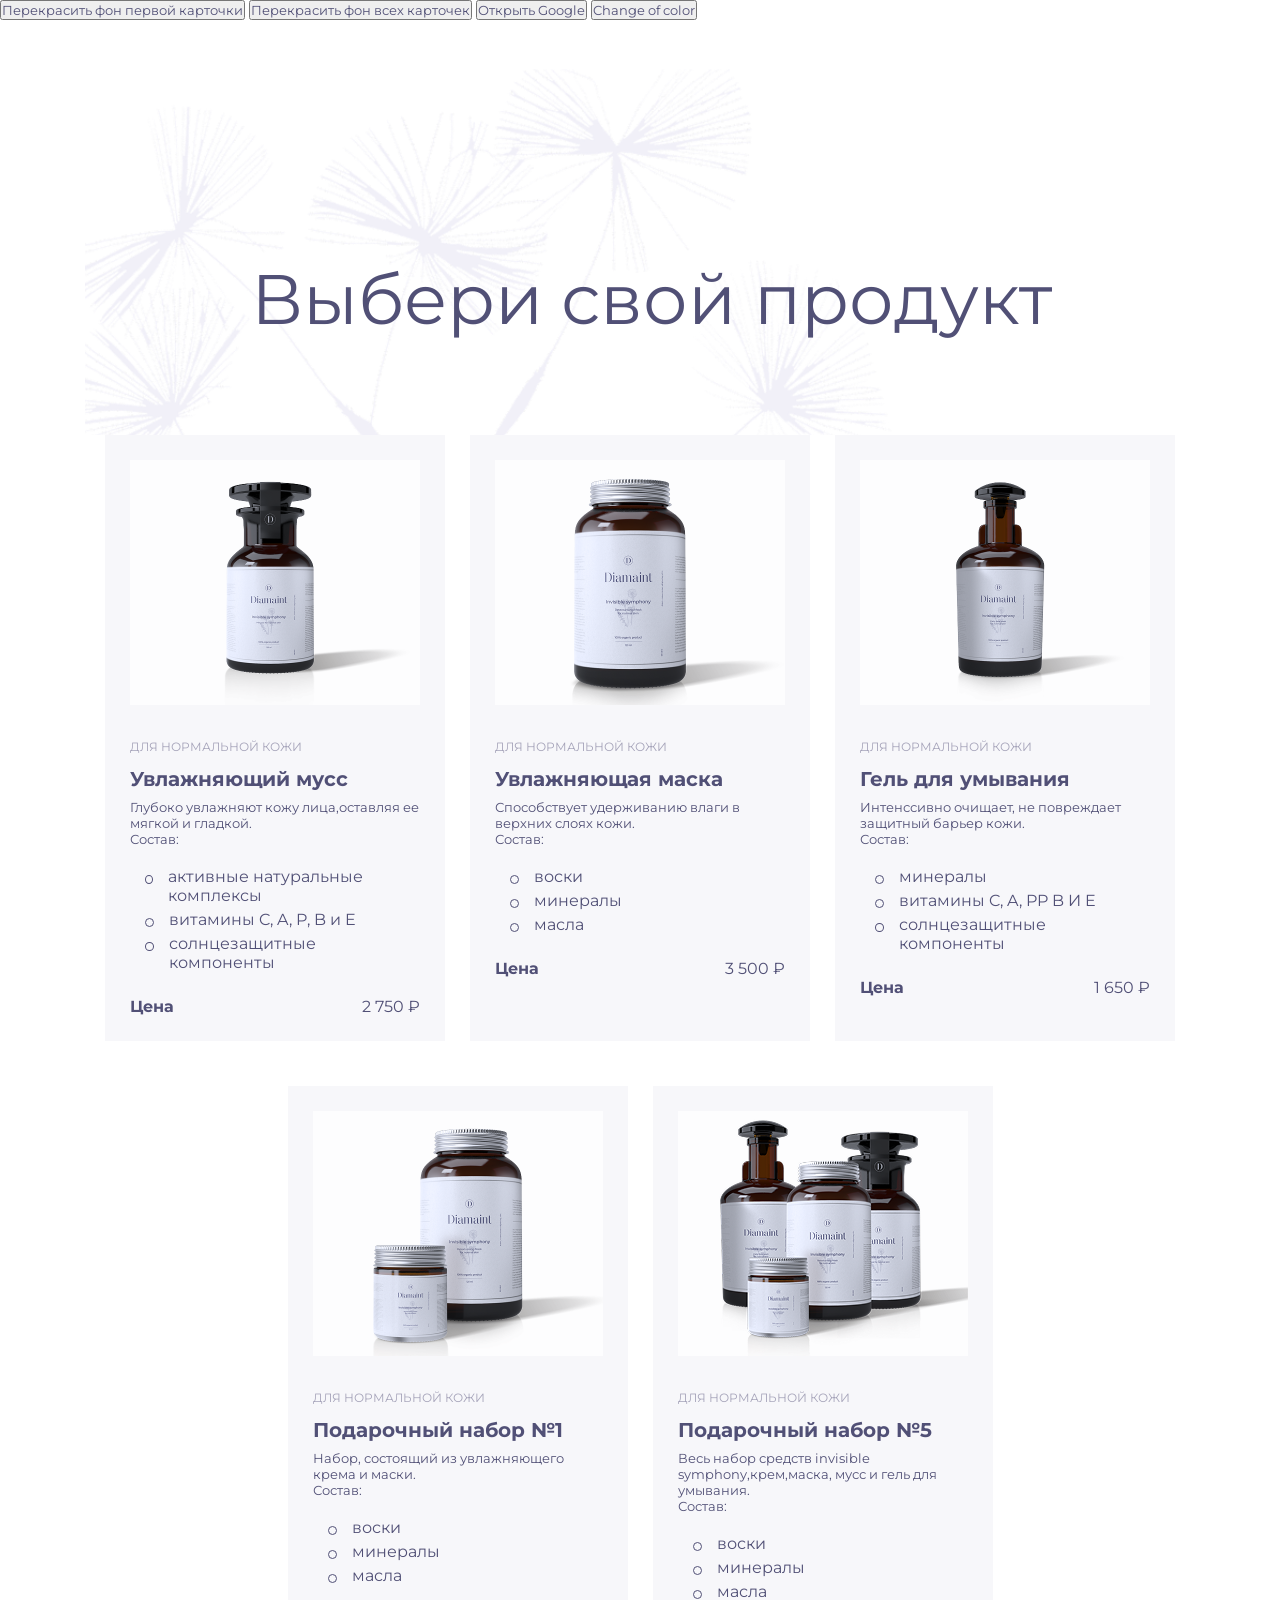
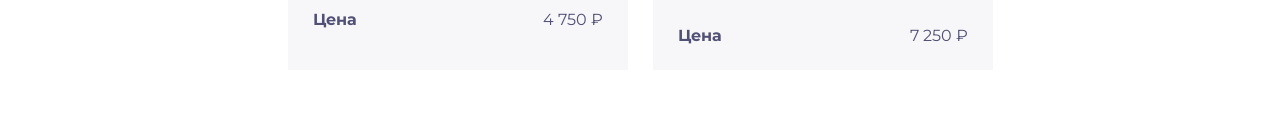
==== index.html @ e5509ea2 "Homework-5: Fix error" ====
<!DOCTYPE html>
<html lang="en">

<head>
  <meta charset="UTF-8">
  <meta name="viewport" content="width=device-width, initial-scale=1.0">
  <link rel="stylesheet" href="style.css">
  <link rel="preconnect" href="https://fonts.googleapis.com">
  <link rel="preconnect" href="https://fonts.gstatic.com" crossorigin>
  <link href="https://fonts.googleapis.com/css2?family=Montserrat:ital,wght@0,100..900;1,100..900&display=swap"
    rel="stylesheet">
  <title>Product card</title>
</head>

<body style="font-family: Montserrat;">
  <button id="recolor-the-first-card">Перекрасить фон первой карточки</button>
  <button id="recolor-all-card-button">Перекрасить фон всех карточек</button>
  <button id="open-google-button">Открыть Google</button>
  <button id="toggle-btn" class="toggle-button">Change of color</button>
  <div class="container">
    <div class="hero-wrapper">
      <h1 class="hero-wrapper-text" id="main-title">Выбери свой продукт</h1>
    </div>
    <div class="product-card-wrapper">
      <div class="product-card">
        <img src="images/moisturizing-mousse.png" alt="Увлажняющий мусс"
          class="product-card__img">
        <p class="product-card__for-skin">для нормальной кожи</p>
        <h2 class="product-card__title">Увлажняющий мусс</h2>
        <p class="product-card__description">Глубоко увлажняют кожу лица,оставляя ее мягкой и гладкой.</p>
        <span class="product-card__text">Состав:</span>
        <ul class="product-card__composition">
          <li class="product-card__item">активные натуральные комплексы</li>
          <li class="product-card__item">витамины C, A, P, B и E</li>
          <li class="product-card__item">солнцезащитные компоненты</li>
        </ul>
        <div class="product-card__price-wrapper">
          <span class="product-card__price-text">Цена</span>
          <span class="product-card__price">2 750 &#8381</span>
        </div>
      </div>
      <div class="product-card">
        <img src="images/moisturizing.png" alt="Увлажняющая маска"
          class="product-card__img">
        <p class="product-card__for-skin">для нормальной кожи</p>
        <h2 class="product-card__title">Увлажняющая маска</h2>
        <p class="product-card__description">Способствует удерживанию влаги в верхних слоях кожи.</p>
        <span class="product-card__text">Состав:</span>
        <ul class="product-card__composition">
          <li class="product-card__item">воски</li>
          <li class="product-card__item">минералы</li>
          <li class="product-card__item">масла</li>
        </ul>
        <div class="product-card__price-wrapper">
          <span class="product-card__price-text">Цена</span>
          <span class="product-card__price">3 500 &#8381</span>
        </div>
      </div>
      <div class="product-card">
        <img src="images/cleansing-gel.png" alt="Гель для умывания"
          class="product-card__img">
        <p class="product-card__for-skin">для нормальной кожи</p>
        <h2 class="product-card__title">Гель для умывания</h2>
        <p class="product-card__description">Интенссивно очищает, не повреждает защитный барьер кожи.</p>
        <span class="product-card__text">Состав:</span>
        <ul class="product-card__composition">
          <li class="product-card__item">минералы</li>
          <li class="product-card__item">витамины C, A, PP B И E</li>
          <li class="product-card__item">солнцезащитные компоненты</li>
        </ul>
        <div class="product-card__price-wrapper">
          <span class="product-card__price-text">Цена</span>
          <span class="product-card__price">1 650 &#8381</span>
        </div>
      </div>
      <div class="product-card">
        <img src="images/gift-set-one.png" alt="Подарочный набор" 
          class="product-card__img">
        <p class="product-card__for-skin">для нормальной кожи</p>
        <h2 class="product-card__title">Подарочный набор №1</h2>
        <p class="product-card__description">Набор, состоящий из увлажняющего крема и маски.</p>
        <span class="product-card__text">Состав:</span>
        <ul class="product-card__composition">
          <li class="product-card__item">воски</li>
          <li class="product-card__item">минералы</li>
          <li class="product-card__item">масла</li>
        </ul>
        <div class="product-card__price-wrapper">
          <span class="product-card__price-text">Цена</span>
          <span class="product-card__price">4 750 &#8381</span>
        </div>
      </div>
      <div class="product-card">
        <img src="images/gift_set_five.png" alt="Подарочный набор" 
          class="product-card__img">
        <p class="product-card__for-skin">для нормальной кожи</p>
        <h2 class="product-card__title">Подарочный набор №5</h2>
        <p class="product-card__description">Весь набор средств invisible symphony,крем,маска, мусс и гель для умывания.
        </p>
        <span class="product-card__text">Состав:</span>
        <ul class="product-card__composition">
          <li class="product-card__item">воски</li>
          <li class="product-card__item">минералы</li>
          <li class="product-card__item">масла</li>
        </ul>
        <div class="product-card__price-wrapper">
          <span class="product-card__price-text">Цена</span>
          <span class="product-card__price">7 250 &#8381</span>
        </div>
      </div>
    </div>
  </div>
  <script src="homework-5.js"></script>
</body>

</html>
---- style.css ----
* {
  margin: 0;
  padding: 0;
  box-sizing: border-box;
  font-family: 'Montserrat', sans-serif;
  color: #515076;
}

ul {
  list-style-type: none;
}

.container {
  width: 1280px;
  margin: 0 auto;
  padding-left: 85px;
  padding-right: 85px;
  text-align: center;
}

.hero-wrapper {
  background-image: url('/images/bg-dandelions.png');
  background-size: cover;
  width: 846px;
  height: 697px;
  position: relative;
}

.hero-wrapper-text {
  font-weight: 400;
  color: #515076;
  position: absolute;
  font-size: 70px;
  width: 100%;
  top: 40%;
  left: 67%;
  transform: translate(-50%, -50%);
  z-index: 2;
}

.product-card-wrapper {
  width: 1110px;
  display: flex;
  flex-wrap: wrap;
  justify-content: center;
  margin-bottom: 116px;
  position: absolute;
  top: 435px;
  background-color: #FFFFFF;
  gap: 0px 25px;
}

.product-card {
  width: 340px;
  background-color: #F7F7FA;
  margin-bottom: 45px;
  padding: 25px;
  display: flex;
  flex-direction: column;
  align-items: flex-start;
  text-align: start;
}

.product-card__img {
  width: 290px;
  height: 245px;
}

.product-card__for-skin {
  font-weight: 400;
  font-size: 12px;
  line-height: 24px;
  text-transform: uppercase;
  color: #A5A3B9;
  margin-top: 30px;
}

.product-card__title {
  font-weight: 700;
  line-height: 20px;
  font-size: 20px;
  color: #515076;
  margin-top: 10px;
}

.product-card__description {
  margin-top: 10px;
  color: #515076;
  font-size: 13px;
}

.product-card__composition {
  margin-top: 15px;
}

.product-card__text {
  color: #515076;
  font-size: 13px;
}

.product-card__item {
  margin-left: 15px;
  display: flex;
  margin-top: 5px;
}

.product-card__item::before {
  width: 7px;
  height: 7px;
  content: '';
  border: 1px solid #515076;
  border-radius: 50%;
  display: block;
  margin-right: 15px;
  margin-top: 8px;
}

.product-card__price-wrapper {
  margin-top: 25px;
  display: flex;
  justify-content: space-between;
  align-items: center;
  width: 100%;
}

.product-card__price-text {
  font-weight: 700;
}

.switch-color {
  color: red;
  background-color: blueviolet;
}
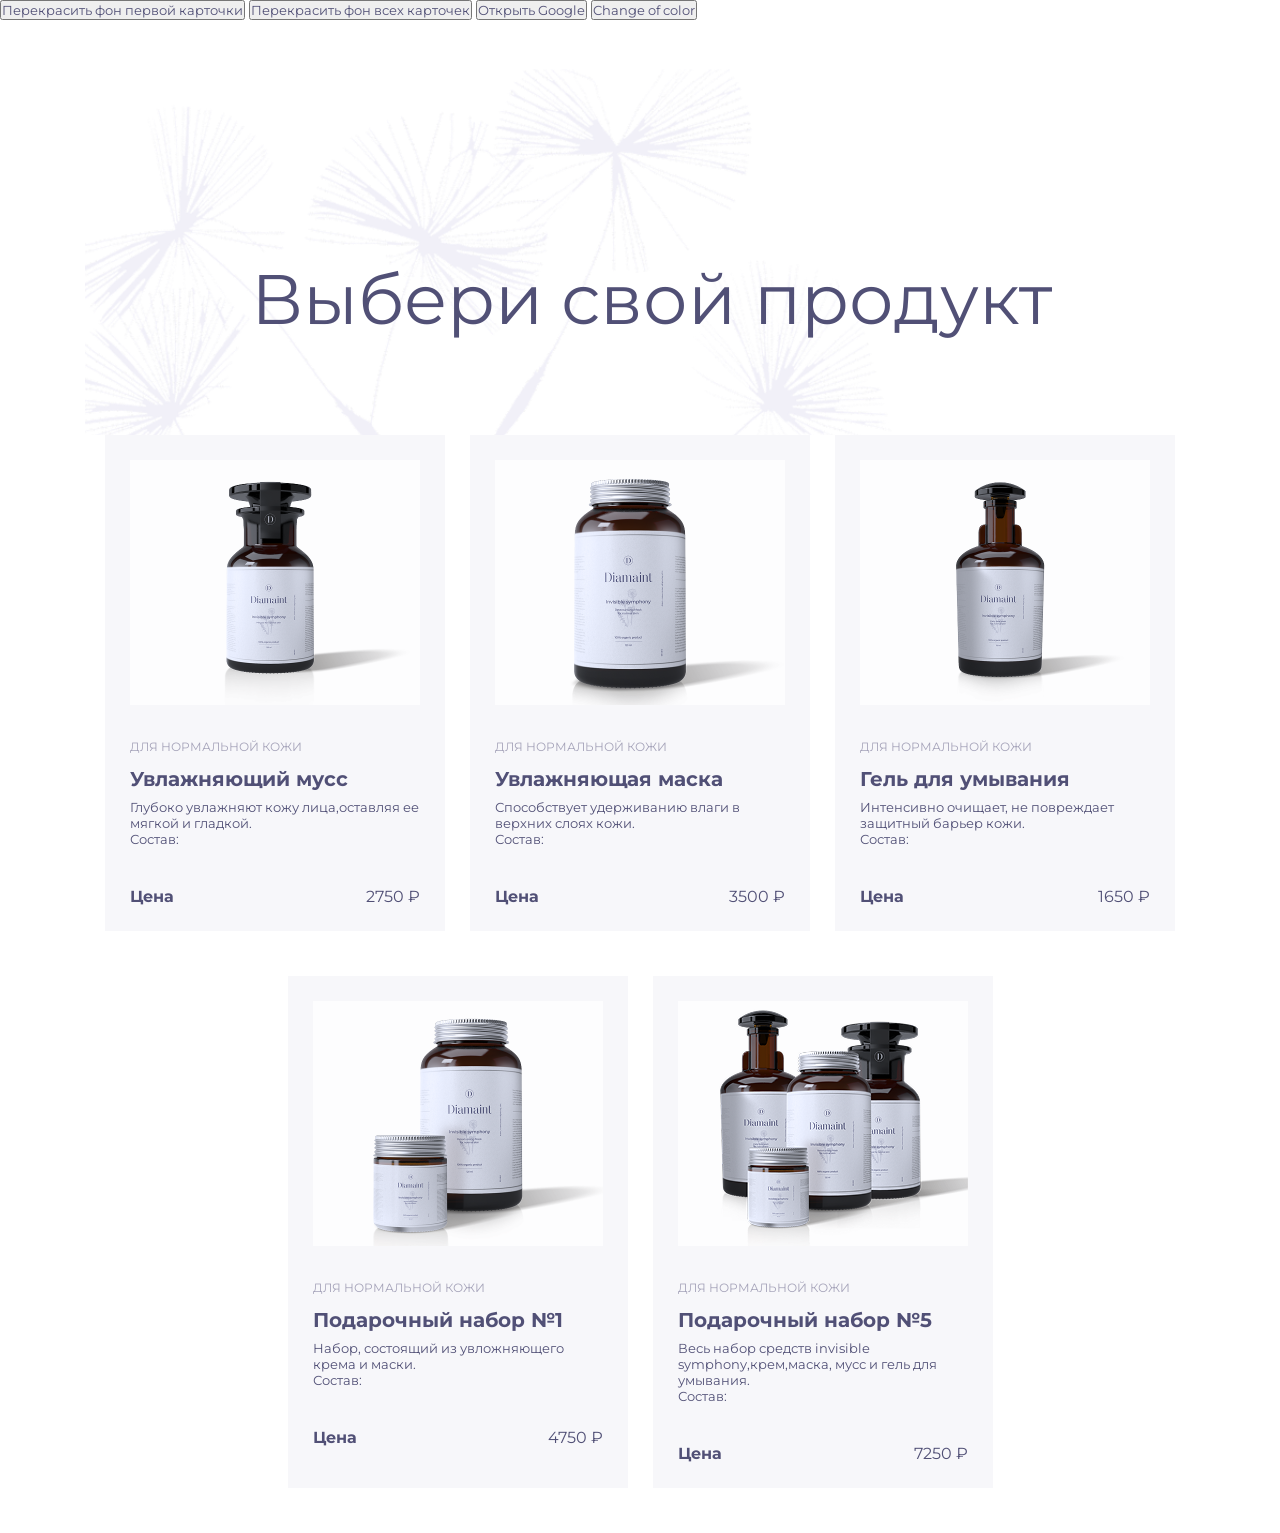
==== commit d239d28f: "(Homework №8): fix according to mentor review" ====
--- a/index.html
+++ b/index.html
@@ -22,24 +22,21 @@
       <h1 class="hero-wrapper-text" id="main-title">Выбери свой продукт</h1>
     </div>
     <div class="product-card-wrapper">
-      <div class="product-card">
-        <img src="images/moisturizing-mousse.png" alt="Увлажняющий мусс"
-          class="product-card__img">
-        <p class="product-card__for-skin">для нормальной кожи</p>
-        <h2 class="product-card__title">Увлажняющий мусс</h2>
-        <p class="product-card__description">Глубоко увлажняют кожу лица,оставляя ее мягкой и гладкой.</p>
-        <span class="product-card__text">Состав:</span>
-        <ul class="product-card__composition">
-          <li class="product-card__item">активные натуральные комплексы</li>
-          <li class="product-card__item">витамины C, A, P, B и E</li>
-          <li class="product-card__item">солнцезащитные компоненты</li>
-        </ul>
-        <div class="product-card__price-wrapper">
-          <span class="product-card__price-text">Цена</span>
-          <span class="product-card__price">2 750 &#8381</span>
+      <template id="product-card-template">
+        <div class="product-card">
+          <img src="" alt="" class="product-card__img">
+          <p class="product-card__for-skin"></p>
+          <h2 class="product-card__title"></h2>
+          <p class="product-card__description"></p>
+          <span class="product-card__text">Состав:</span>
+          <ul class="product-card__composition"></ul>
+          <div class="product-card__price-wrapper">
+            <span class="product-card__price-text">Цена</span>
+            <span class="product-card__price"></span>
+          </div>
         </div>
-      </div>
-      <div class="product-card">
+      </template>
+      <!-- <div class="product-card">
         <img src="images/moisturizing.png" alt="Увлажняющая маска"
           class="product-card__img">
         <p class="product-card__for-skin">для нормальной кожи</p>
@@ -107,10 +104,10 @@
           <span class="product-card__price-text">Цена</span>
           <span class="product-card__price">7 250 &#8381</span>
         </div>
-      </div>
+      </div> -->
     </div>
   </div>
-  <script src="homework-5.js"></script>
+<script type="module" src="homework-8.js"></script>
 </body>
 
 </html>
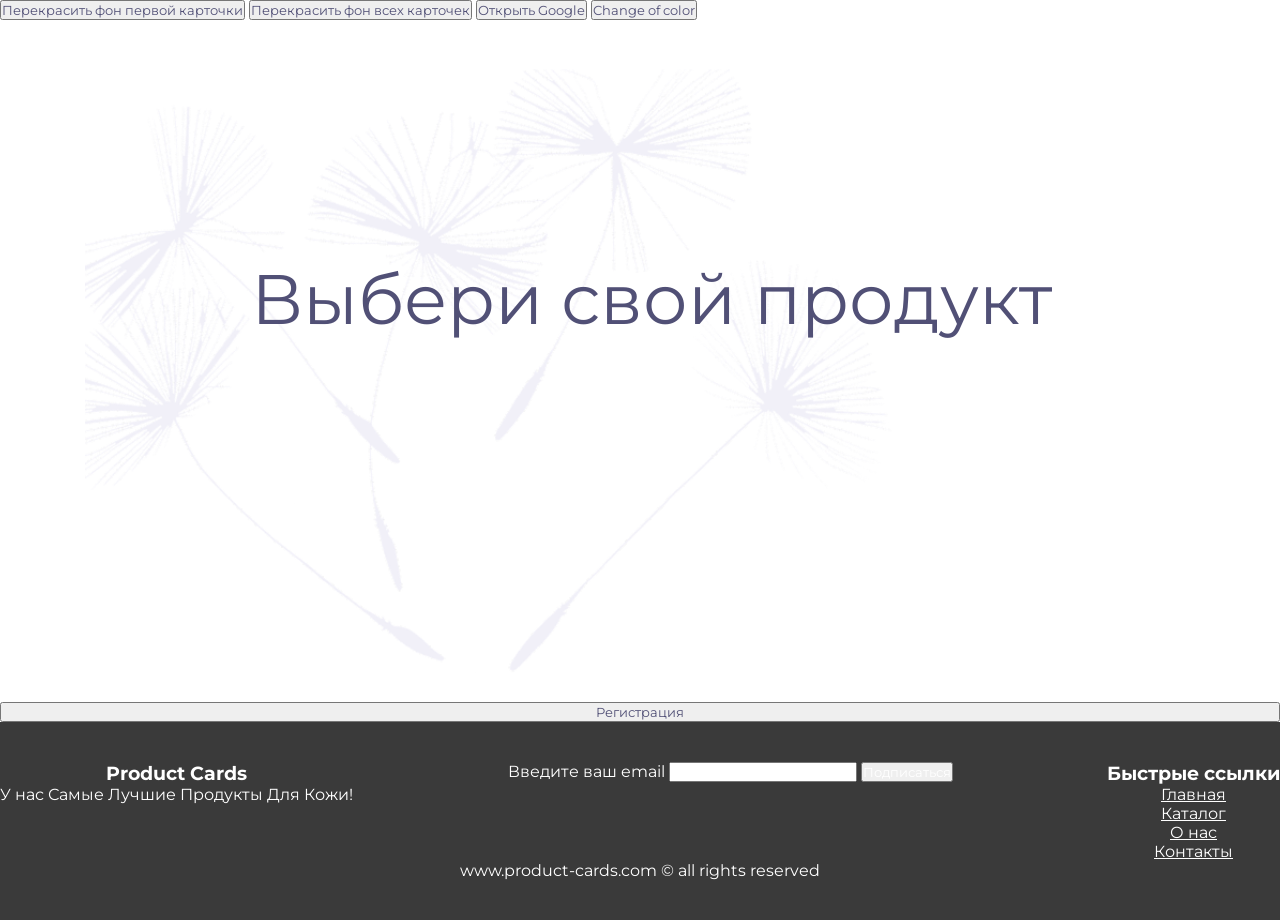
==== commit 65d0d78c: "(Homework №9): add footer, modal and registration form" ====
--- a/index.html
+++ b/index.html
@@ -12,102 +12,135 @@
   <title>Product card</title>
 </head>
 
-<body style="font-family: Montserrat;">
-  <button id="recolor-the-first-card">Перекрасить фон первой карточки</button>
-  <button id="recolor-all-card-button">Перекрасить фон всех карточек</button>
-  <button id="open-google-button">Открыть Google</button>
-  <button id="toggle-btn" class="toggle-button">Change of color</button>
+<body>
+  <div class="buttons">
+    <button id="recolor-the-first-card">Перекрасить фон первой карточки</button>
+    <button id="recolor-all-card-button">Перекрасить фон всех карточек</button>
+    <button id="open-google-button">Открыть Google</button>
+    <button id="toggle-btn" class="toggle-button">Change of color</button>
+  </div>
+
   <div class="container">
-    <div class="hero-wrapper">
-      <h1 class="hero-wrapper-text" id="main-title">Выбери свой продукт</h1>
+    <div class="wrapper">
+      <div class="hero-wrapper">
+        <h1 class="hero-wrapper-text" id="main-title">Выбери свой продукт</h1>
+      </div>
+      <div class="product-card-wrapper">
+        <template id="product-card-template">
+          <div class="product-card">
+            <img src="" alt="" class="product-card__img">
+            <p class="product-card__for-skin"></p>
+            <h2 class="product-card__title"></h2>
+            <p class="product-card__description"></p>
+            <span class="product-card__text">Состав:</span>
+            <ul class="product-card__composition"></ul>
+            <div class="product-card__price-wrapper">
+              <span class="product-card__price-text">Цена</span>
+              <span class="product-card__price"></span>
+            </div>
+          </div>
+        </template>
+      </div>
     </div>
-    <div class="product-card-wrapper">
-      <template id="product-card-template">
-        <div class="product-card">
-          <img src="" alt="" class="product-card__img">
-          <p class="product-card__for-skin"></p>
-          <h2 class="product-card__title"></h2>
-          <p class="product-card__description"></p>
-          <span class="product-card__text">Состав:</span>
-          <ul class="product-card__composition"></ul>
-          <div class="product-card__price-wrapper">
-            <span class="product-card__price-text">Цена</span>
-            <span class="product-card__price"></span>
-          </div>
+
+
+    <div class="overlay" id="overlay">
+      <div class="modal">
+        <button id="close-modal-btn">Закрыть</button>
+        <h3>Форма регистрации</h3>
+        <form id="registration-form">
+          <label for="name">Имя</label>
+          <input
+            type="text"
+            name="name"
+            id="name"
+            placeholder="Ваше имя..."
+            required
+          />
+          <label for="surname">Фамилия:</label>
+          <input
+            type="text"
+            name="surname"
+            id="surname"
+            placeholder="Ваша фамилия..."
+            required
+          />
+          <label for="birthData">Дата рождения:</label>
+          <input
+            type="date"
+            name="birthData"
+            id="birthData"
+            placeholder="Ваша дата рождения..."
+            required
+          />
+          <label for="login">Логин:</label>
+          <input
+            type="text"
+            name="login"
+            id="login"
+            placeholder="Ваш логин..."
+            required
+          />
+          <label for="password">Пароль:</label>
+          <input
+            type="password"
+            name="password"
+            id="password"
+            placeholder="Введите пароль..."
+            required
+            minlength="8"
+          />
+          <label for="password-confirm">Повторите пароль:</label>
+          <input
+            type="password"
+            name="passwordConfirm"
+            id="password-confirm"
+            placeholder="Повторите пароль..."
+            required
+            minlength="8"
+          />
+          <button type="submit">Зарегистрироваться</button>
+        </form>
+      </div>
+    </div>
+    <button id="open-modal-btn">Регистрация</button>
+    <footer class="footer">
+      <div class="footer__columns">
+        <div class ="footer__left">
+          <h3>Product Cards</h3>
+          <p>У нас Самые Лучшие Продукты Для Кожи!</p>
         </div>
-      </template>
-      <!-- <div class="product-card">
-        <img src="images/moisturizing.png" alt="Увлажняющая маска"
-          class="product-card__img">
-        <p class="product-card__for-skin">для нормальной кожи</p>
-        <h2 class="product-card__title">Увлажняющая маска</h2>
-        <p class="product-card__description">Способствует удерживанию влаги в верхних слоях кожи.</p>
-        <span class="product-card__text">Состав:</span>
-        <ul class="product-card__composition">
-          <li class="product-card__item">воски</li>
-          <li class="product-card__item">минералы</li>
-          <li class="product-card__item">масла</li>
-        </ul>
-        <div class="product-card__price-wrapper">
-          <span class="product-card__price-text">Цена</span>
-          <span class="product-card__price">3 500 &#8381</span>
+        <div class ="footer__center">
+          <form id="email-form">
+            <label for="email">Введите ваш email</label>
+            <input id="email" type="email" name="email" required>
+            <button type="submit">Подписаться</button>
+          </form>
+        </div>
+        <div class ="footer__right">
+          <h3>Быстрые ссылки</h3>
+          <nav>
+            <ul>
+              <li><a href="#">Главная</a></li>
+              <li><a href="#">Каталог</a></li>
+              <li><a href="#">О нас</a></li>
+              <li><a href="#">Контакты</a></li>
+            </ul>
+          </nav>
         </div>
       </div>
-      <div class="product-card">
-        <img src="images/cleansing-gel.png" alt="Гель для умывания"
-          class="product-card__img">
-        <p class="product-card__for-skin">для нормальной кожи</p>
-        <h2 class="product-card__title">Гель для умывания</h2>
-        <p class="product-card__description">Интенссивно очищает, не повреждает защитный барьер кожи.</p>
-        <span class="product-card__text">Состав:</span>
-        <ul class="product-card__composition">
-          <li class="product-card__item">минералы</li>
-          <li class="product-card__item">витамины C, A, PP B И E</li>
-          <li class="product-card__item">солнцезащитные компоненты</li>
-        </ul>
-        <div class="product-card__price-wrapper">
-          <span class="product-card__price-text">Цена</span>
-          <span class="product-card__price">1 650 &#8381</span>
-        </div>
-      </div>
-      <div class="product-card">
-        <img src="images/gift-set-one.png" alt="Подарочный набор" 
-          class="product-card__img">
-        <p class="product-card__for-skin">для нормальной кожи</p>
-        <h2 class="product-card__title">Подарочный набор №1</h2>
-        <p class="product-card__description">Набор, состоящий из увлажняющего крема и маски.</p>
-        <span class="product-card__text">Состав:</span>
-        <ul class="product-card__composition">
-          <li class="product-card__item">воски</li>
-          <li class="product-card__item">минералы</li>
-          <li class="product-card__item">масла</li>
-        </ul>
-        <div class="product-card__price-wrapper">
-          <span class="product-card__price-text">Цена</span>
-          <span class="product-card__price">4 750 &#8381</span>
-        </div>
-      </div>
-      <div class="product-card">
-        <img src="images/gift_set_five.png" alt="Подарочный набор" 
-          class="product-card__img">
-        <p class="product-card__for-skin">для нормальной кожи</p>
-        <h2 class="product-card__title">Подарочный набор №5</h2>
-        <p class="product-card__description">Весь набор средств invisible symphony,крем,маска, мусс и гель для умывания.
-        </p>
-        <span class="product-card__text">Состав:</span>
-        <ul class="product-card__composition">
-          <li class="product-card__item">воски</li>
-          <li class="product-card__item">минералы</li>
-          <li class="product-card__item">масла</li>
-        </ul>
-        <div class="product-card__price-wrapper">
-          <span class="product-card__price-text">Цена</span>
-          <span class="product-card__price">7 250 &#8381</span>
-        </div>
-      </div> -->
-    </div>
+      <p>www.product-cards.com © all rights reserved</p>
+    </footer>
+
+
   </div>
-<script type="module" src="homework-8.js"></script>
+
+
+
+
+
+  <!-- <script type="module" src="./homework-8.js"></script> -->
+  <script type="module" src="./homework-9.js"></script>
 </body>
 
 </html>
--- a/style.css
+++ b/style.css
@@ -11,11 +11,31 @@
 }
 
 .container {
+  min-height: 100vh;
+  display: flex;
+  justify-content: space-between;
+  flex-direction: column;
+}
+
+.wrapper {
+  /* width: 1280px;
+  margin: 0 auto;
+  padding-left: 85px;
+  padding-right: 85px;
+  text-align: center; */
   width: 1280px;
   margin: 0 auto;
   padding-left: 85px;
   padding-right: 85px;
   text-align: center;
+  flex: 1 0 auto;
+  position: relative;
+}
+
+.wrapper::after {
+  content: "";
+  display: block;
+  visibility: hidden;
 }
 
 .hero-wrapper {
@@ -43,11 +63,10 @@
   display: flex;
   flex-wrap: wrap;
   justify-content: center;
-  margin-bottom: 116px;
-  position: absolute;
-  top: 435px;
   background-color: #FFFFFF;
   gap: 0px 25px;
+  margin-top: -230px;
+  z-index: 5;
 }
 
 .product-card {
@@ -130,4 +149,65 @@
 .switch-color {
   color: red;
   background-color: blueviolet;
+}
+
+.overlay {
+  display: none;
+  position: fixed;
+  top: 0;
+  left: 0;
+  right: 0;
+  bottom: 0;
+  z-index: 10;
+  background-color: rgba(0, 0, 0, 0.5);
+}
+
+.modal {
+  background-color: white;
+  padding: 20px;
+  position: fixed;
+  top: 50%;
+  left: 50%;
+  transform: translate(-50%, -50%);
+  z-index: 20;
+} 
+
+.modal-showed{
+  display: block;
+} 
+
+.footer {
+  /* display: flex;
+  justify-content: space-between; */
+  background-color: #3a3a3a;
+  padding: 40px 0;
+  margin-top: auto;
+  flex-shrink: 0;
+  color: #ffffff;
+  text-align: center;
+  display: flex;
+  justify-content: space-between;
+  align-items: flex-start;
+  flex-direction: column;
+}
+
+footer * {
+  color: #ffffff;
+}
+
+.footer__columns {
+  display: flex;
+  justify-content: space-between;
+  width: 100%;
+}
+
+footer p {
+  text-align: center;
+  width: 100%;
+}
+
+.modal form {
+  display: flex;
+  flex-direction: column;
+  gap: 10px;
 }
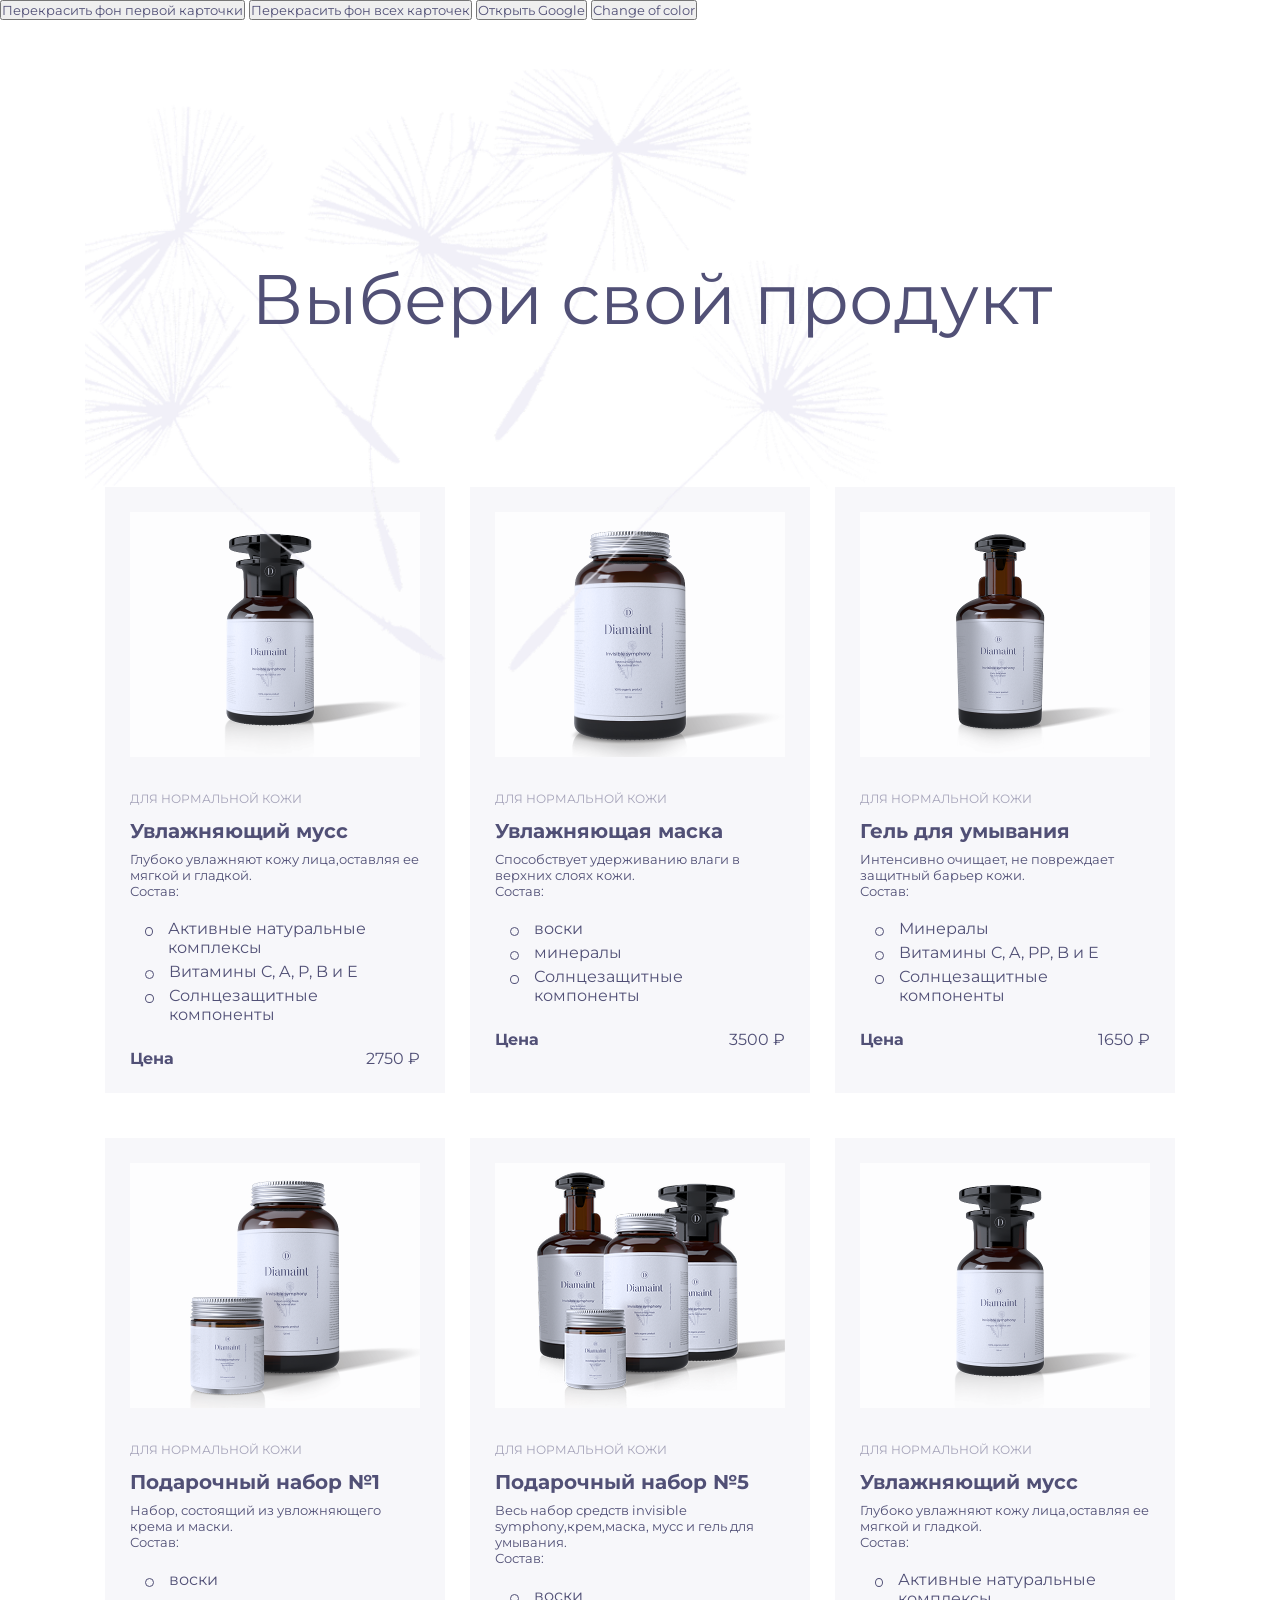
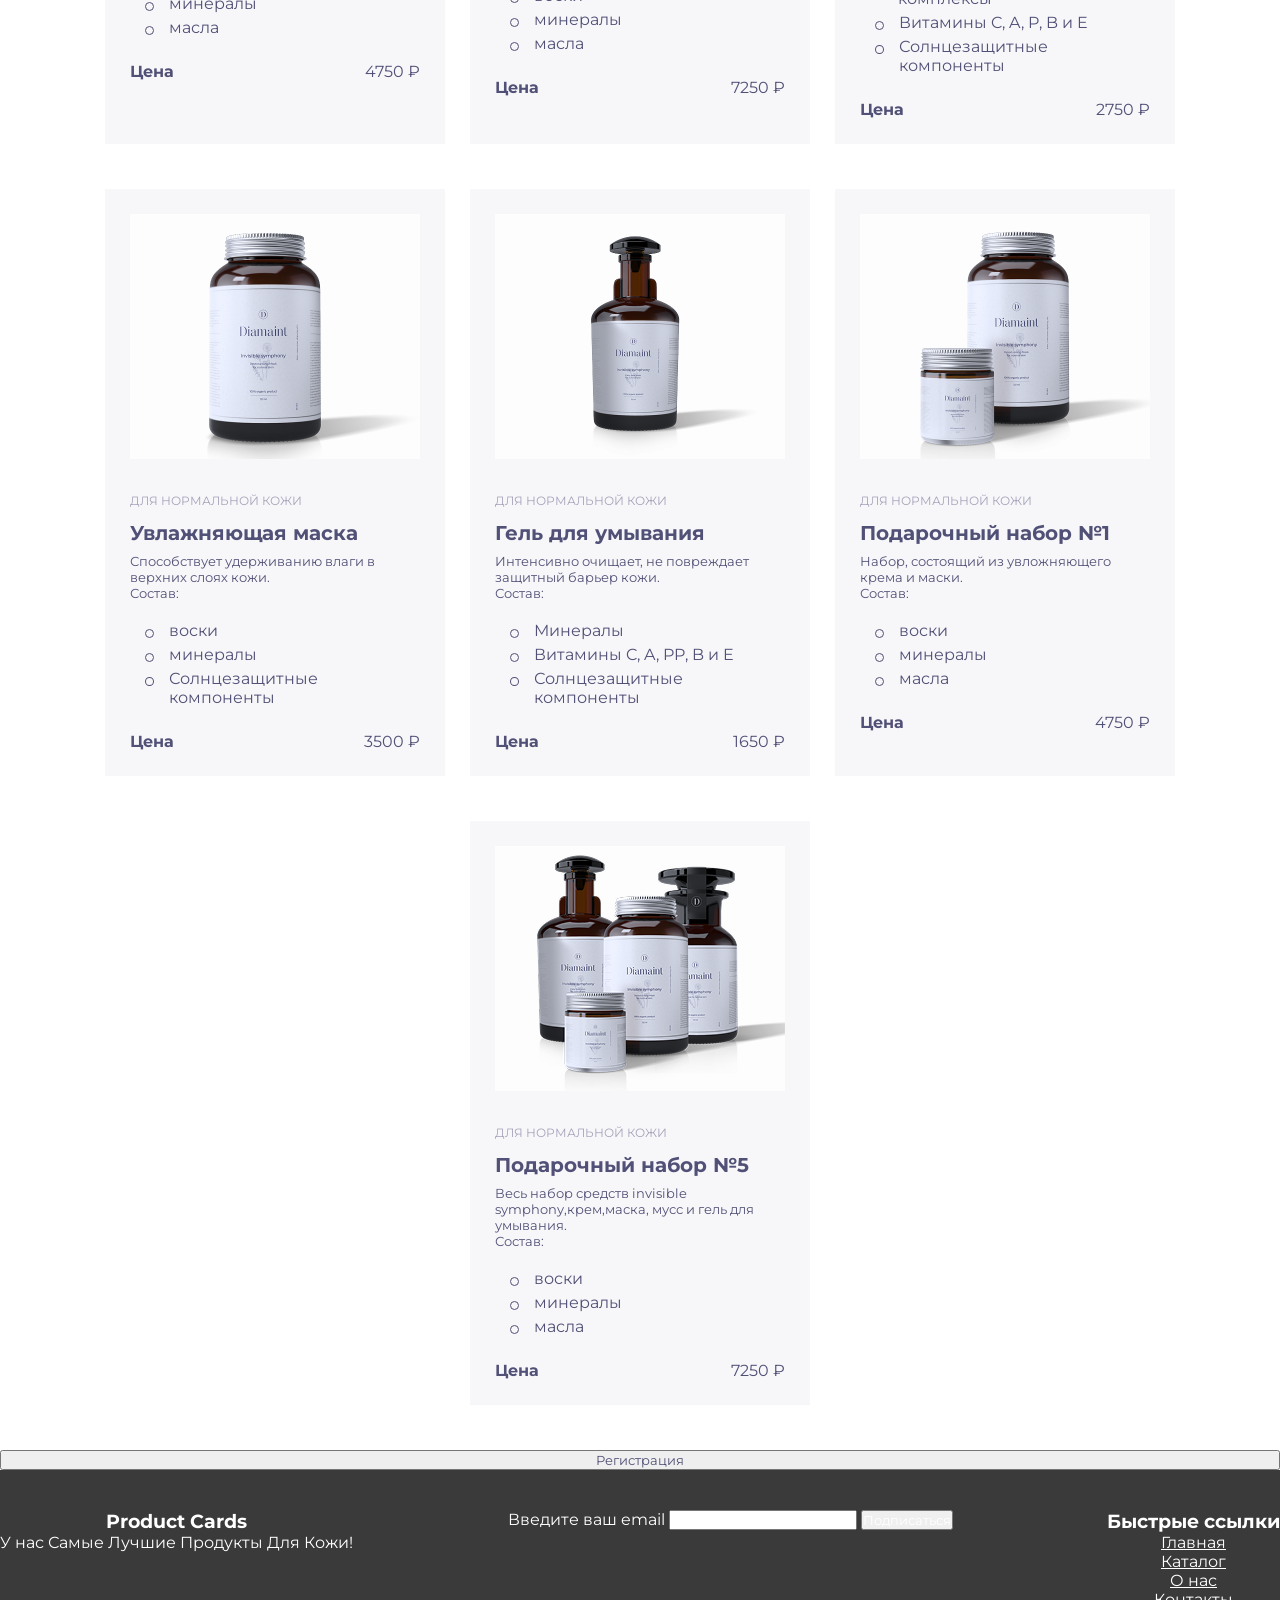
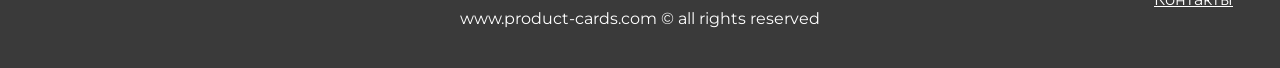
==== commit 661160f7: "(Homework №10): add Modal, Form classes and module structure" ====
--- a/index.html
+++ b/index.html
@@ -140,7 +140,7 @@
 
 
   <!-- <script type="module" src="./homework-8.js"></script> -->
-  <script type="module" src="./homework-9.js"></script>
+  <script type="module" src="./main.js"></script>
 </body>
 
 </html>
